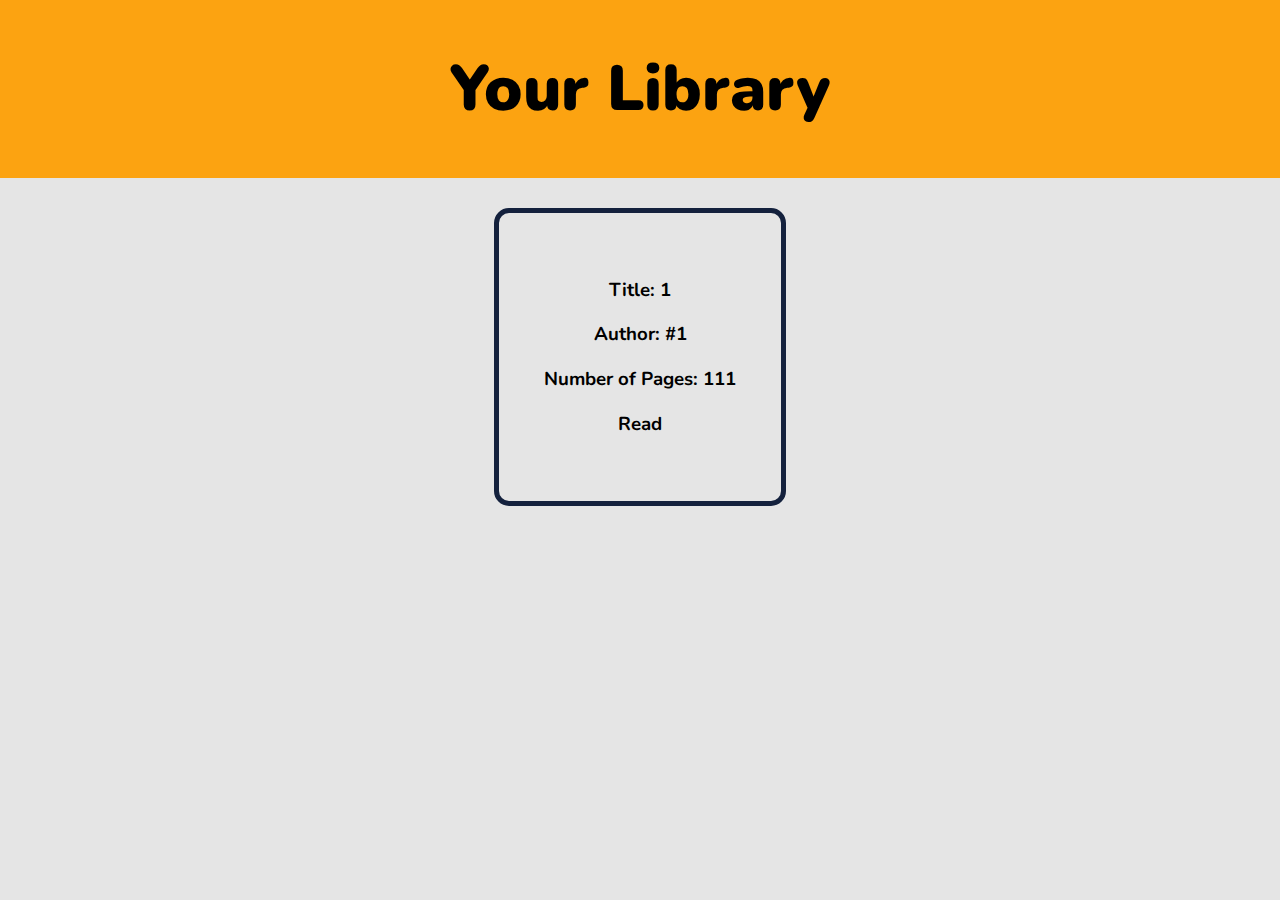
==== library.html @ 5fa48849 "init" ====
<!DOCTYPE html>
<html lang="en">
<head>
    <meta charset="UTF-8">
    <meta http-equiv="X-UA-Compatible" content="IE=edge">
    <meta name="viewport" content="width=device-width, initial-scale=1.0">
    <link rel="stylesheet" href="library.css">
    <title>Library App</title>
</head>
<body>
    <nav>
        <h1>Your Library</h1>
    </nav>
    <div id="books-list">
        
    </div>
    <!-- <img src="https://c.tenor.com/-4noV-rOL1QAAAAC/avatar-sokka.gif" alt="library"> -->
    
</body>
<script src="library.js"></script>
</html>
---- library.css ----
@import url('https://fonts.googleapis.com/css2?family=Nunito:wght@200;400;700;900&display=swap');
:root {
    --fireopal: #f1faee;
}

body {
    font-family: 'Nunito', Arial, Sans-serif;
    background-color: #e5e5e5;
}
nav {
    background: #fca311;
    text-align: center;
    padding: 5vh;
    font-size: 2em;
    margin-bottom: 30px;
}

nav h1, body {
    margin: 0;
}

nav h1 {
    font-weight: 900;
    color: #000000;
}

#books-list {
    display: flex;
    align-items: center;
    justify-content: center;
    flex-flow: wrap;
    width: 95vw;
    gap: 30px;
    margin: 0 auto;
}

.book {
    border: 5px solid #14213d;
    border-radius: 15px;
    text-align: center;
    padding: 5vh;
    width: auto;
    /* box-shadow: 5px 5px 5px rgb(173, 173, 173); */
    transition: 0.2s;
}

.book:hover {
    /* box-shadow: 5px 5px 5px rgb(112, 112, 112); */
    background-color: #14213d;
    /* border: 5px dashed #14213d; */
    color: #ffffff;
    transition: 0.2s;
}
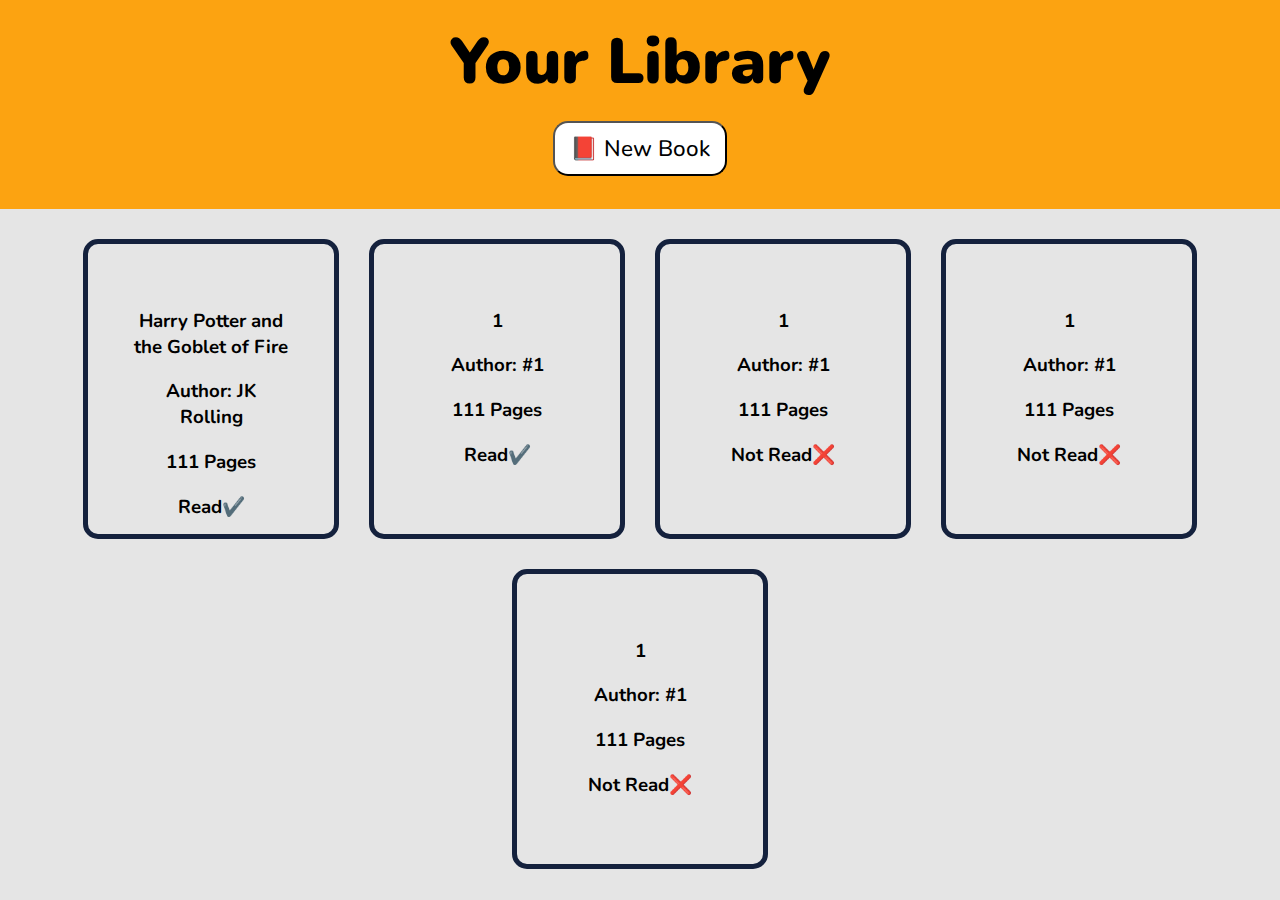
==== commit 38c4bf90: "added: new book button" ====
--- a/library.html
+++ b/library.html
@@ -10,6 +10,7 @@
 <body>
     <nav>
         <h1>Your Library</h1>
+        <button id="newBookButton">📕 New Book</button>
     </nav>
     <div id="books-list">
         
--- a/library.css
+++ b/library.css
@@ -1,4 +1,4 @@
-@import url('https://fonts.googleapis.com/css2?family=Nunito:wght@200;400;700;900&display=swap');
+@import url('https://fonts.googleapis.com/css2?family=Nunito:wght@200;400;500;700;900&display=swap');
 :root {
     --fireopal: #f1faee;
 }
@@ -10,7 +10,7 @@
 nav {
     background: #fca311;
     text-align: center;
-    padding: 5vh;
+    padding: 2vh;
     font-size: 2em;
     margin-bottom: 30px;
 }
@@ -24,6 +24,18 @@
     color: #000000;
 }
 
+nav button {
+    font-size: 0.7em;
+    padding: 10px 15px;
+    margin: 15px 0;
+    /* border: none; */
+    border-radius: 15px;
+    background: #ffffff;
+    font-family: inherit;
+    font-weight: 500;
+    /* color: white; */
+}
+
 #books-list {
     display: flex;
     align-items: center;
@@ -31,15 +43,17 @@
     flex-flow: wrap;
     width: 95vw;
     gap: 30px;
-    margin: 0 auto;
+    margin: 15px auto;
 }
 
 .book {
     border: 5px solid #14213d;
     border-radius: 15px;
+    box-sizing: border-box;
     text-align: center;
     padding: 5vh;
-    width: auto;
+    width: 20vw;
+    height: 300px;
     /* box-shadow: 5px 5px 5px rgb(173, 173, 173); */
     transition: 0.2s;
 }
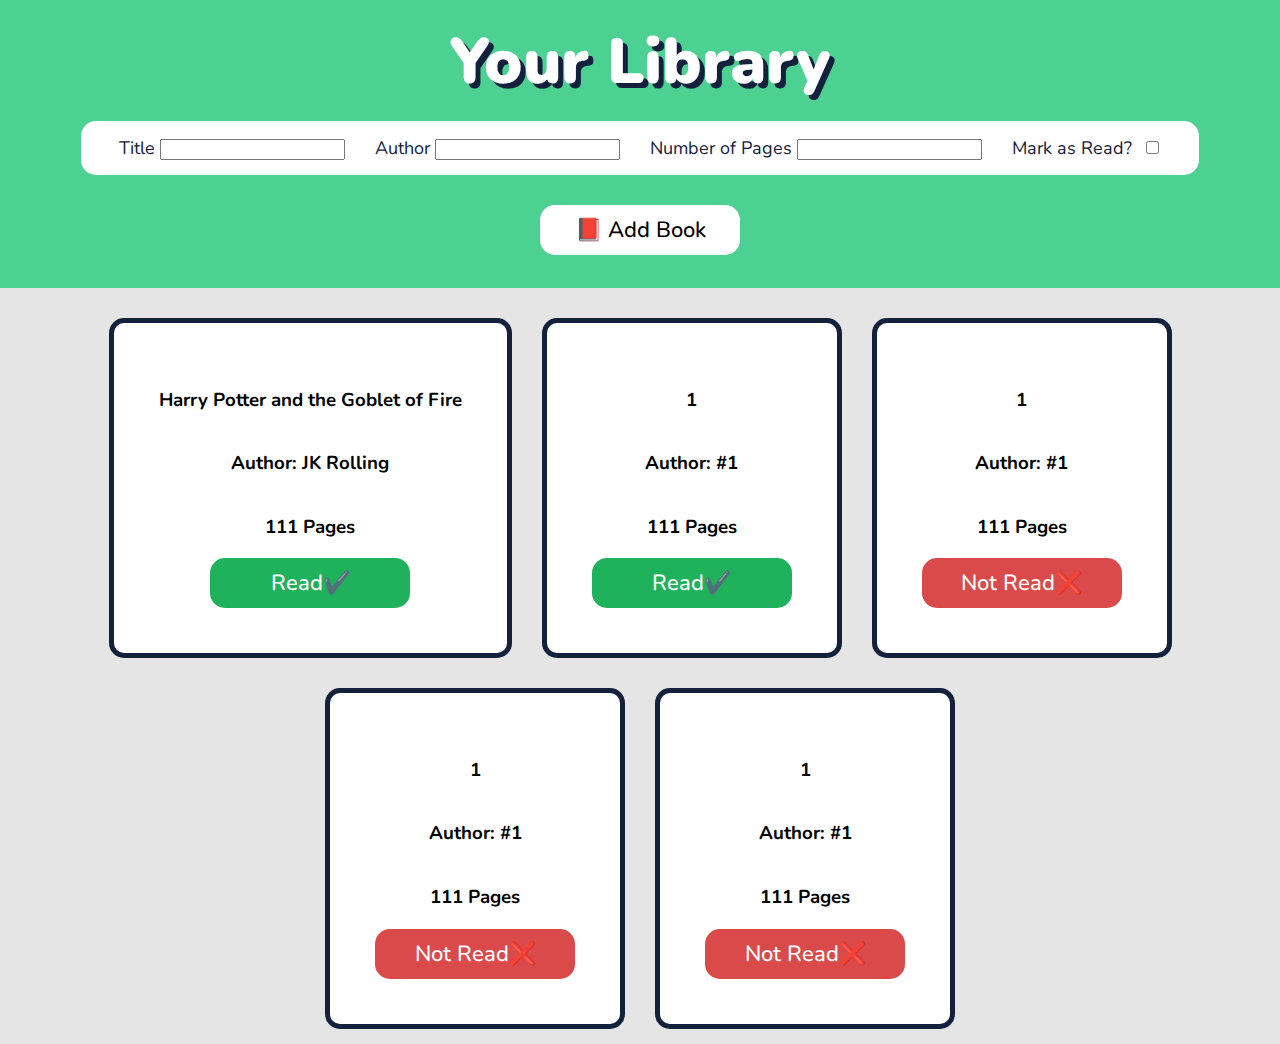
==== commit 63793181: "added: new book form to navbar" ====
--- a/library.html
+++ b/library.html
@@ -10,10 +10,16 @@
 <body>
     <nav>
         <h1>Your Library</h1>
-        <button id="newBookButton">📕 New Book</button>
+        <form action="">
+            <div><label for="">Title</label><input type="text" name="" id=""></div>
+            <div><label for="">Author</label><input type="text" name="" id=""></div>
+            <div><label for="">Number of Pages</label><input type="text" name="" id=""></div>
+            <div><label for="">Mark as Read? </label><input type="checkbox" name="" id=""></div>
+        </form>
+        <button id="newBookButton">📕 Add Book</button>
     </nav>
     <div id="books-list">
-        
+        <!-- Books to be inserted here by library.js -->
     </div>
     <!-- <img src="https://c.tenor.com/-4noV-rOL1QAAAAC/avatar-sokka.gif" alt="library"> -->
     
--- a/library.css
+++ b/library.css
@@ -8,11 +8,12 @@
     background-color: #e5e5e5;
 }
 nav {
-    background: #fca311;
+    background: #4dd193;
     text-align: center;
     padding: 2vh;
     font-size: 2em;
     margin-bottom: 30px;
+    color: white;
 }
 
 nav h1, body {
@@ -21,19 +22,34 @@
 
 nav h1 {
     font-weight: 900;
-    color: #000000;
+    text-shadow: 5px 5px #14213d;
 }
 
-nav button {
-    font-size: 0.7em;
-    padding: 10px 15px;
+nav #newBookButton {
     margin: 15px 0;
-    /* border: none; */
+}
+
+nav form {
+    background-color: white;
+    color: #14213d;
+    width: 85vw;
+    margin: 15px auto;
     border-radius: 15px;
-    background: #ffffff;
-    font-family: inherit;
-    font-weight: 500;
-    /* color: white; */
+    /* height: 300px; */
+    padding: 15px;
+    display: flex;
+    flex-wrap: wrap;
+    align-items: center;
+    justify-content: center;
+    font-size: 18px;
+}
+
+nav form div {
+    margin: 0px 15px;
+}
+
+nav form div label {
+    margin-right: 5px;
 }
 
 #books-list {
@@ -47,22 +63,64 @@
 }
 
 .book {
+    display: flex;
+    flex-direction: column;
     border: 5px solid #14213d;
     border-radius: 15px;
     box-sizing: border-box;
     text-align: center;
     padding: 5vh;
-    width: 20vw;
-    height: 300px;
+    width: auto;
+    white-space: nowrap;
     /* box-shadow: 5px 5px 5px rgb(173, 173, 173); */
-    transition: 0.2s;
+    background-color: white;
 }
 
-.book:hover {
-    /* box-shadow: 5px 5px 5px rgb(112, 112, 112); */
+.book h3 {
+    /* height: 400px; */
+}
+
+
+button {
+    font-size: 22px;
+    padding: 10px 15px;
+    border: none;
+    border-radius: 15px;
+    font-family: inherit;
+    font-weight: 500;
+    transition: 0.2s;
+    width: 200px;
+    margin: 0 auto;
+    background-color: white;
+    /* color: white; */
+}
+
+button:hover {
     background-color: #14213d;
-    /* border: 5px dashed #14213d; */
     color: #ffffff;
     transition: 0.2s;
 }
 
+button:focus {
+    border: none;
+}
+
+.read {
+    background-color: #1fb15b;
+    color: white;
+}
+
+.read:hover {
+    background-color: #14723b;
+}
+
+.notRead {
+    background-color: #db4a4a;
+    color: white;
+}
+
+.notRead:hover {
+    background-color: #942424;
+    
+}
+
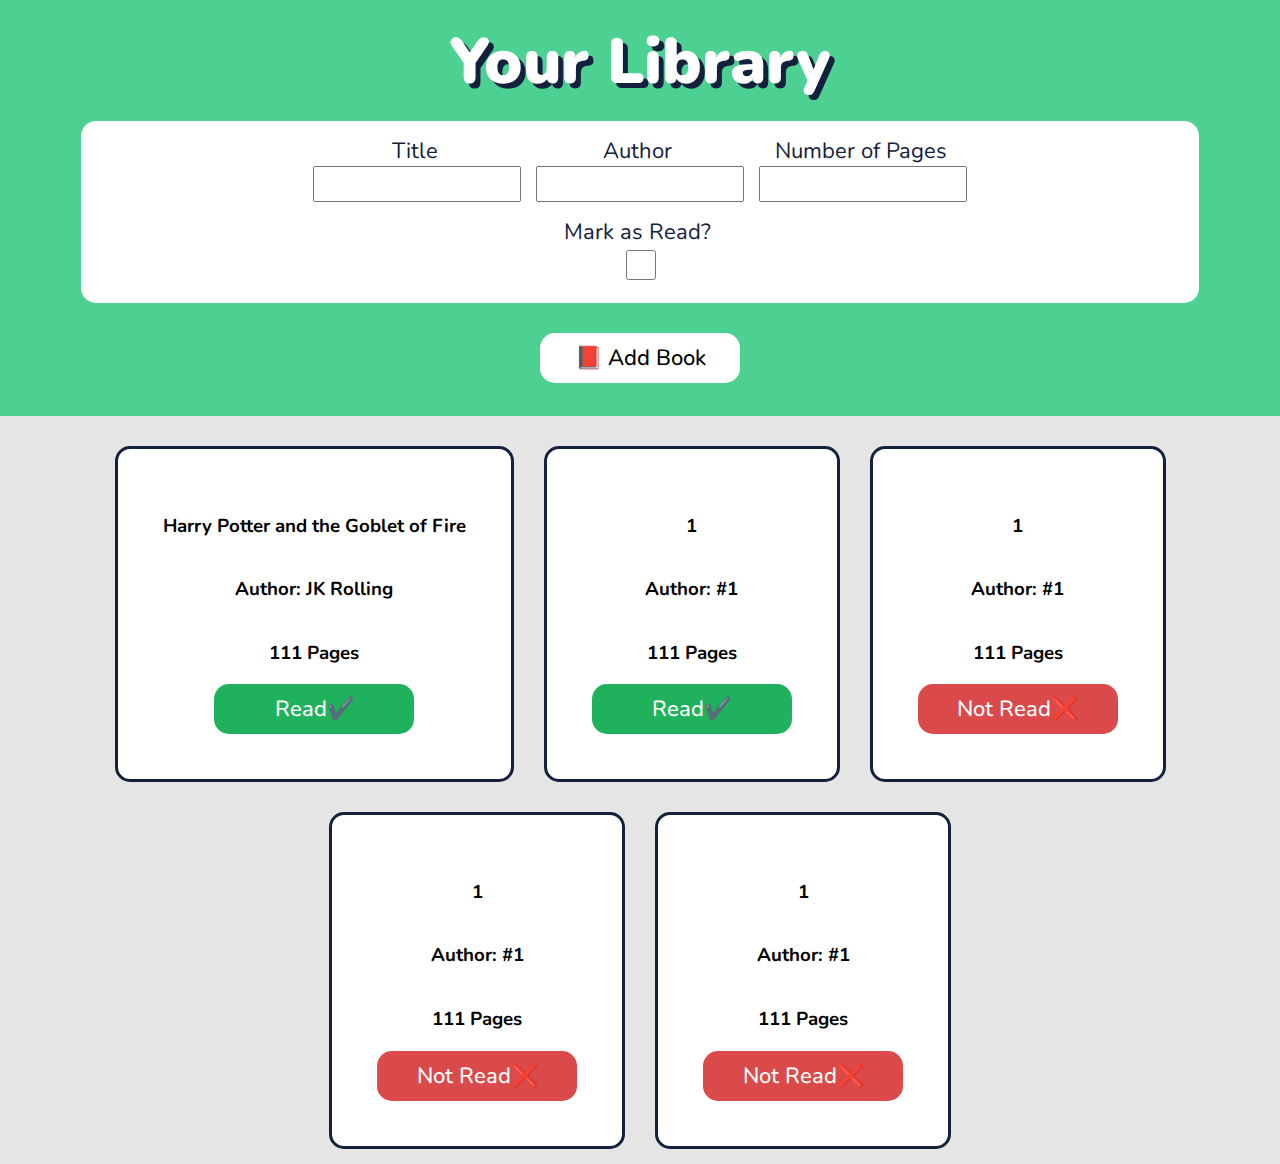
==== commit c518bb76: "improved: styling of form, now more responsive" ====
--- a/library.html
+++ b/library.html
@@ -14,7 +14,7 @@
             <div><label for="">Title</label><input type="text" name="" id=""></div>
             <div><label for="">Author</label><input type="text" name="" id=""></div>
             <div><label for="">Number of Pages</label><input type="text" name="" id=""></div>
-            <div><label for="">Mark as Read? </label><input type="checkbox" name="" id=""></div>
+            <div id='markAsRead'><label for="">Mark as Read? </label><input type="checkbox" name="" id=""></div>
         </form>
         <button id="newBookButton">📕 Add Book</button>
     </nav>
--- a/library.css
+++ b/library.css
@@ -16,13 +16,14 @@
     color: white;
 }
 
-nav h1, body {
+body {
     margin: 0;
 }
 
 nav h1 {
     font-weight: 900;
     text-shadow: 5px 5px #14213d;
+    margin: 0;
 }
 
 nav #newBookButton {
@@ -41,15 +42,35 @@
     flex-wrap: wrap;
     align-items: center;
     justify-content: center;
-    font-size: 18px;
+    font-size: 22px;
+    gap: 15px;
+    /* flex-direction: column; */
 }
 
 nav form div {
-    margin: 0px 15px;
+
 }
 
 nav form div label {
     margin-right: 5px;
+    display: block;
+    text-align: center;
+}
+
+nav form div input[type=text] {
+    width: 200px;
+    height: 30px;
+    font-size: 18px;
+    font-family: inherit;
+}
+
+#markAsRead {
+    width: 100%;
+}
+
+input[type=checkbox] {
+    height: 30px;
+    width: 30px;
 }
 
 #books-list {
@@ -65,7 +86,7 @@
 .book {
     display: flex;
     flex-direction: column;
-    border: 5px solid #14213d;
+    border: 3px solid #14213d;
     border-radius: 15px;
     box-sizing: border-box;
     text-align: center;
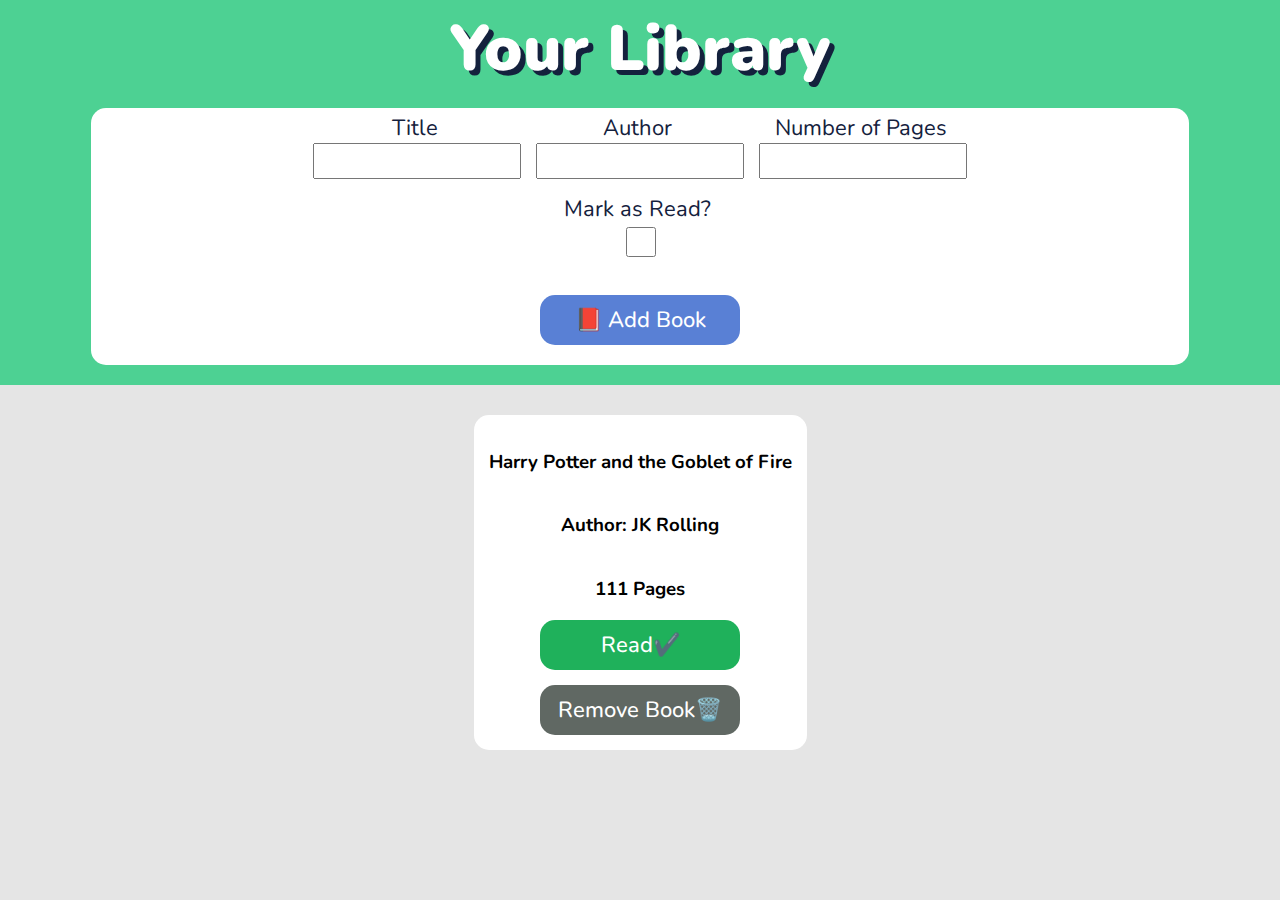
==== commit 3aff9fad: "add: more accessible labels + form modif" ====
--- a/library.html
+++ b/library.html
@@ -1,5 +1,6 @@
 <!DOCTYPE html>
 <html lang="en">
+
 <head>
     <meta charset="UTF-8">
     <meta http-equiv="X-UA-Compatible" content="IE=edge">
@@ -7,22 +8,26 @@
     <link rel="stylesheet" href="library.css">
     <title>Library App</title>
 </head>
+
 <body>
     <nav>
         <h1>Your Library</h1>
-        <form action="">
-            <div><label for="">Title</label><input type="text" name="" id=""></div>
-            <div><label for="">Author</label><input type="text" name="" id=""></div>
-            <div><label for="">Number of Pages</label><input type="text" name="" id=""></div>
-            <div id='markAsRead'><label for="">Mark as Read? </label><input type="checkbox" name="" id=""></div>
+        <form action="" novalidate>
+            <div><label for="title">Title</label><input type="text" name="title" id="title" required></div>
+            <div><label for="author">Author</label><input type="text" name="author" id="author" required></div>
+            <div><label for="pages">Number of Pages</label><input type="number" name="pages" id="pages" required></div>
+            <div id='markAsRead'><label for="markread">Mark as Read? </label><input type="checkbox" name="markread"
+                    id="markread"></div>
+            <button id="newBookButton" type="submit">📕 Add Book</button>
         </form>
-        <button id="newBookButton">📕 Add Book</button>
+
     </nav>
     <div id="books-list">
         <!-- Books to be inserted here by library.js -->
     </div>
     <!-- <img src="https://c.tenor.com/-4noV-rOL1QAAAAC/avatar-sokka.gif" alt="library"> -->
-    
+
 </body>
 <script src="library.js"></script>
+
 </html>--- a/library.css
+++ b/library.css
@@ -1,147 +1,141 @@
 @import url('https://fonts.googleapis.com/css2?family=Nunito:wght@200;400;500;700;900&display=swap');
 :root {
-    --fireopal: #f1faee;
+  --fireopal: #f1faee;
 }
 
 body {
-    font-family: 'Nunito', Arial, Sans-serif;
-    background-color: #e5e5e5;
+  font-family: 'Nunito', Arial, Sans-serif;
+  background-color: #e5e5e5;
+  margin: 0;
 }
 nav {
-    background: #4dd193;
-    text-align: center;
-    padding: 2vh;
-    font-size: 2em;
-    margin-bottom: 30px;
-    color: white;
-}
-
-body {
-    margin: 0;
+  background: #4dd193;
+  text-align: center;
+  padding: 5px;
+  font-size: 2em;
+  margin: 0;
+  margin-bottom: 30px;
+  color: white;
 }
 
 nav h1 {
-    font-weight: 900;
-    text-shadow: 5px 5px #14213d;
-    margin: 0;
+  font-weight: 900;
+  text-shadow: 5px 5px #14213d;
+  margin: 0;
 }
 
 nav #newBookButton {
-    margin: 15px 0;
+  margin: 15px 0;
 }
 
 nav form {
-    background-color: white;
-    color: #14213d;
-    width: 85vw;
-    margin: 15px auto;
-    border-radius: 15px;
-    /* height: 300px; */
-    padding: 15px;
-    display: flex;
-    flex-wrap: wrap;
-    align-items: center;
-    justify-content: center;
-    font-size: 22px;
-    gap: 15px;
-    /* flex-direction: column; */
+  background-color: white;
+  color: #14213d;
+  width: 85vw;
+  margin: 15px auto;
+  border-radius: 15px;
+  /* height: 300px; */
+  padding: 5px;
+  display: flex;
+  flex-wrap: wrap;
+  align-items: center;
+  justify-content: center;
+  font-size: 22px;
+  gap: 15px;
+  /* flex-direction: column; */
 }
 
 nav form div {
-
 }
 
 nav form div label {
-    margin-right: 5px;
-    display: block;
-    text-align: center;
+  margin-right: 5px;
+  display: block;
+  text-align: center;
 }
 
-nav form div input[type=text] {
-    width: 200px;
-    height: 30px;
-    font-size: 18px;
-    font-family: inherit;
+input[type='text'],
+input[type='number'] {
+  width: 200px;
+  height: 30px;
+  font-size: 18px;
+  font-family: inherit;
 }
 
 #markAsRead {
-    width: 100%;
+  width: 100%;
 }
 
-input[type=checkbox] {
-    height: 30px;
-    width: 30px;
+input[type='checkbox'] {
+  height: 30px;
+  width: 30px;
 }
 
 #books-list {
-    display: flex;
-    align-items: center;
-    justify-content: center;
-    flex-flow: wrap;
-    width: 95vw;
-    gap: 30px;
-    margin: 15px auto;
+  display: flex;
+  align-items: center;
+  justify-content: center;
+  flex-flow: wrap;
+  width: 95vw;
+  gap: 30px;
+  margin: 15px auto;
 }
 
 .book {
-    display: flex;
-    flex-direction: column;
-    border: 3px solid #14213d;
-    border-radius: 15px;
-    box-sizing: border-box;
-    text-align: center;
-    padding: 5vh;
-    width: auto;
-    white-space: nowrap;
-    /* box-shadow: 5px 5px 5px rgb(173, 173, 173); */
-    background-color: white;
+  display: flex;
+  flex-direction: column;
+  /* border: 3px solid #14213d; */
+  border-radius: 15px;
+  box-sizing: border-box;
+  text-align: center;
+  padding: 15px;
+  background-color: white;
 }
 
-.book h3 {
-    /* height: 400px; */
-}
-
-
 button {
-    font-size: 22px;
-    padding: 10px 15px;
-    border: none;
-    border-radius: 15px;
-    font-family: inherit;
-    font-weight: 500;
-    transition: 0.2s;
-    width: 200px;
-    margin: 0 auto;
-    background-color: white;
-    /* color: white; */
+  font-size: 22px;
+  padding: 10px 15px;
+  border: none;
+  border-radius: 15px;
+  font-family: inherit;
+  font-weight: 500;
+  transition: 0.2s;
+  width: 200px;
+  margin: 0 auto;
+  background-color: #5980d5;
+  color: #ffffff;
+  /* color: white; */
 }
 
 button:hover {
-    background-color: #14213d;
-    color: #ffffff;
-    transition: 0.2s;
+  background-color: #273c68;
+  transition: 0.2s;
 }
 
 button:focus {
-    border: none;
+  border: none;
 }
 
 .read {
-    background-color: #1fb15b;
-    color: white;
+  background-color: #1fb15b;
+  color: white;
 }
 
 .read:hover {
-    background-color: #14723b;
+  background-color: #14723b;
 }
 
 .notRead {
-    background-color: #db4a4a;
-    color: white;
+  background-color: #db4a4a;
+  color: white;
 }
 
 .notRead:hover {
-    background-color: #942424;
-    
+  background-color: #942424;
 }
 
+.removeButton {
+  background-color: #606863;
+  color: white;
+  margin-top: 15px;
+}
